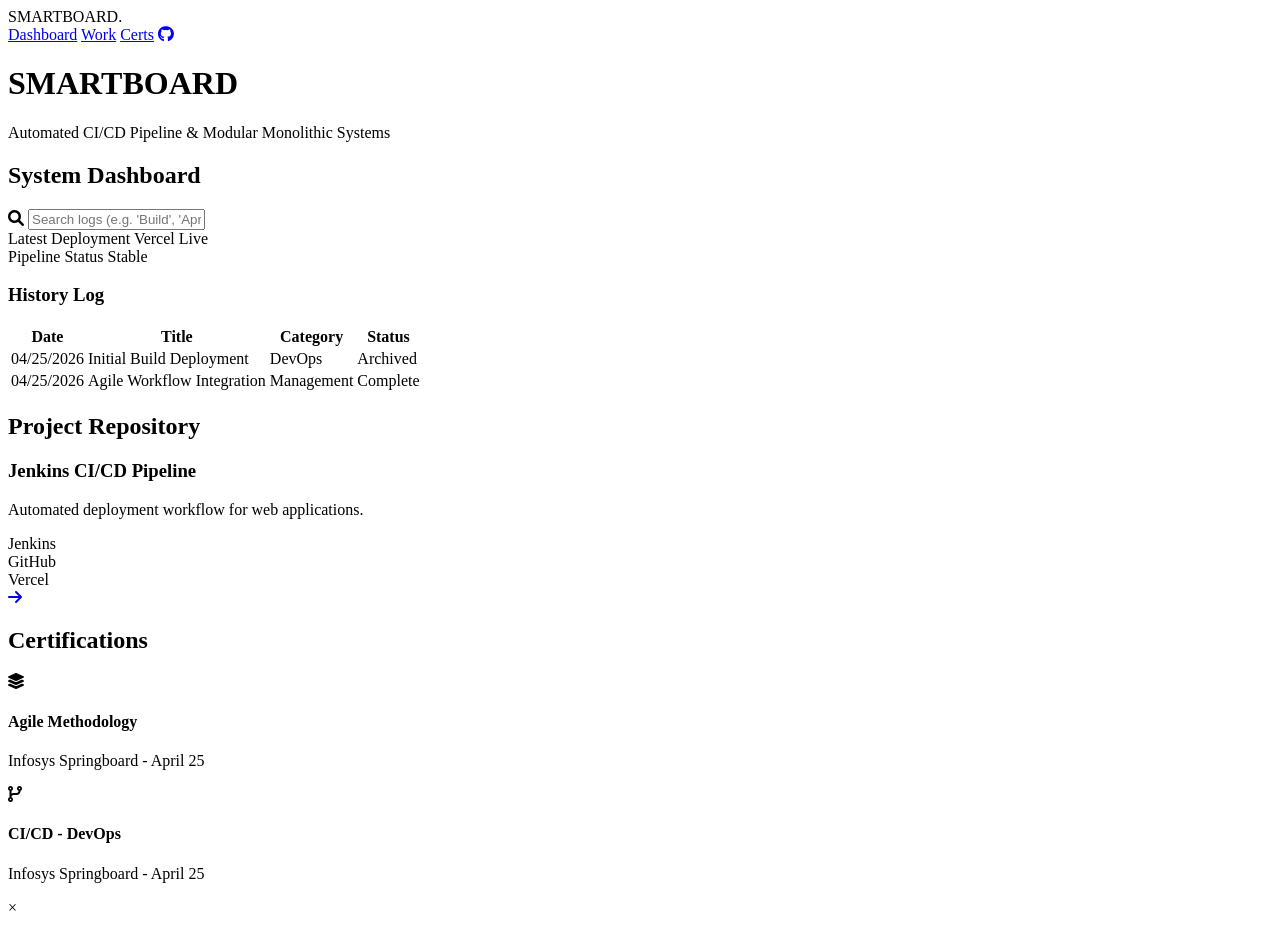
==== index.html @ 71db0300 "Create index.html" ====
<!DOCTYPE html>
<html lang="en">
<head>
    <meta charset="UTF-8">
    <meta name="viewport" content="width=device-width, initial-scale=1.0">
    <title>Smartboard Dashboard</title>
    <link rel="stylesheet" href="style.css">
    <link rel="stylesheet" href="https://cdnjs.cloudflare.com/ajax/libs/font-awesome/6.0.0/css/all.min.css">
</head>
<body>
    <div class="glow-bg"></div>
    
    <nav>
        <div class="logo">SMARTBOARD.</div>
        <div class="nav-links">
            <a href="#dashboard">Dashboard</a>
            <a href="#projects">Work</a>
            <a href="#certs">Certs</a>
            <a href="https://github.com/vinim20/jenkins" target="_blank"><i class="fab fa-github"></i></a>
        </div>
    </nav>

    <header class="hero">
        <div class="hero-content">
            <h1>SMARTBOARD</h1>
            <p>Automated CI/CD Pipeline & Modular Monolithic Systems</p>
        </div>
    </header>

    <section id="dashboard" class="section">
        <h2 class="section-title">System Dashboard</h2>
        <div class="dashboard-container">
            <div class="search-container">
                <i class="fas fa-search"></i>
                <input type="text" id="logSearch" placeholder="Search logs (e.g. 'Build', 'April')..." onkeyup="filterLogs()">
            </div>

            <div class="stats-row">
                <div class="stat-box">
                    <span class="label">Latest Deployment</span>
                    <span class="value">Vercel Live</span>
                </div>
                <div class="stat-box">
                    <span class="label">Pipeline Status</span>
                    <span class="value success">Stable</span>
                </div>
            </div>
            
            <div class="history-log">
                <h3>History Log</h3>
                <table id="logTable">
                    <thead>
                        <tr>
                            <th>Date</th>
                            <th>Title</th>
                            <th>Category</th>
                            <th>Status</th>
                        </tr>
                    </thead>
                    <tbody>
                        <tr>
                            <td>04/25/2026</td>
                            <td>Initial Build Deployment</td>
                            <td>DevOps</td>
                            <td><span class="status-tag">Archived</span></td>
                        </tr>
                        <tr>
                            <td>04/25/2026</td>
                            <td>Agile Workflow Integration</td>
                            <td>Management</td>
                            <td><span class="status-tag">Complete</span></td>
                        </tr>
                    </tbody>
                </table>
            </div>
        </div>
    </section>

    <section id="projects" class="section">
        <h2 class="section-title">Project Repository</h2>
        <div class="project-card">
            <div class="card-info">
                <h3>Jenkins CI/CD Pipeline</h3>
                <p>Automated deployment workflow for web applications.</p>
                <div class="tags">
                    <div>Jenkins</div><div>GitHub</div><div>Vercel</div>
                </div>
            </div>
            <a href="https://github.com/vinim20/jenkins" target="_blank" class="circle-btn">
                <i class="fas fa-arrow-right"></i>
            </a>
        </div>
    </section>

    <section id="certs" class="section">
        <h2 class="section-title">Certifications</h2>
        <div class="grid">
            <div class="cert-item" onclick="openModal('agile')">
                <div class="cert-icon"><i class="fas fa-layer-group"></i></div>
                <h4>Agile Methodology</h4>
                <p>Infosys Springboard - April 25</p>
            </div>
            <div class="cert-item" onclick="openModal('devops')">
                <div class="cert-icon"><i class="fas fa-code-branch"></i></div>
                <h4>CI/CD - DevOps</h4>
                <p>Infosys Springboard - April 25</p>
            </div>
        </div>
    </section>

    <div id="certModal" class="modal">
        <div class="modal-content">
            <span class="close" onclick="closeModal()">&times;</span>
            <div id="modal-body"></div>
        </div>
    </div>

    <script>
        // Feature: Search/Filter Logic
        function filterLogs() {
            let input = document.getElementById("logSearch").value.toUpperCase();
            let table = document.getElementById("logTable");
            let tr = table.getElementsByTagName("tr");

            for (let i = 1; i < tr.length; i++) {
                let td = tr[i].innerText.toUpperCase();
                tr[i].style.display = td.indexOf(input) > -1 ? "" : "none";
            }
        }

        function openModal(type) {
            const modal = document.getElementById('certModal');
            const body = document.getElementById('modal-body');
            modal.style.display = "flex";
            if(type === 'agile') {
                body.innerHTML = "<h3>Introduction to Agile methodology</h3><p>Successfully completed on April 25, 2026.</p><p>Source: Infosys Springboard</p>";
            } else {
                body.innerHTML = "<h3>Continuous Integration and Delivery - DevOps</h3><p>Successfully completed on April 25, 2026.</p><p>Source: Infosys Springboard</p>";
            }
        }
        function closeModal() { document.getElementById('certModal').style.display = "none"; }
    </script>
</body>
</html>
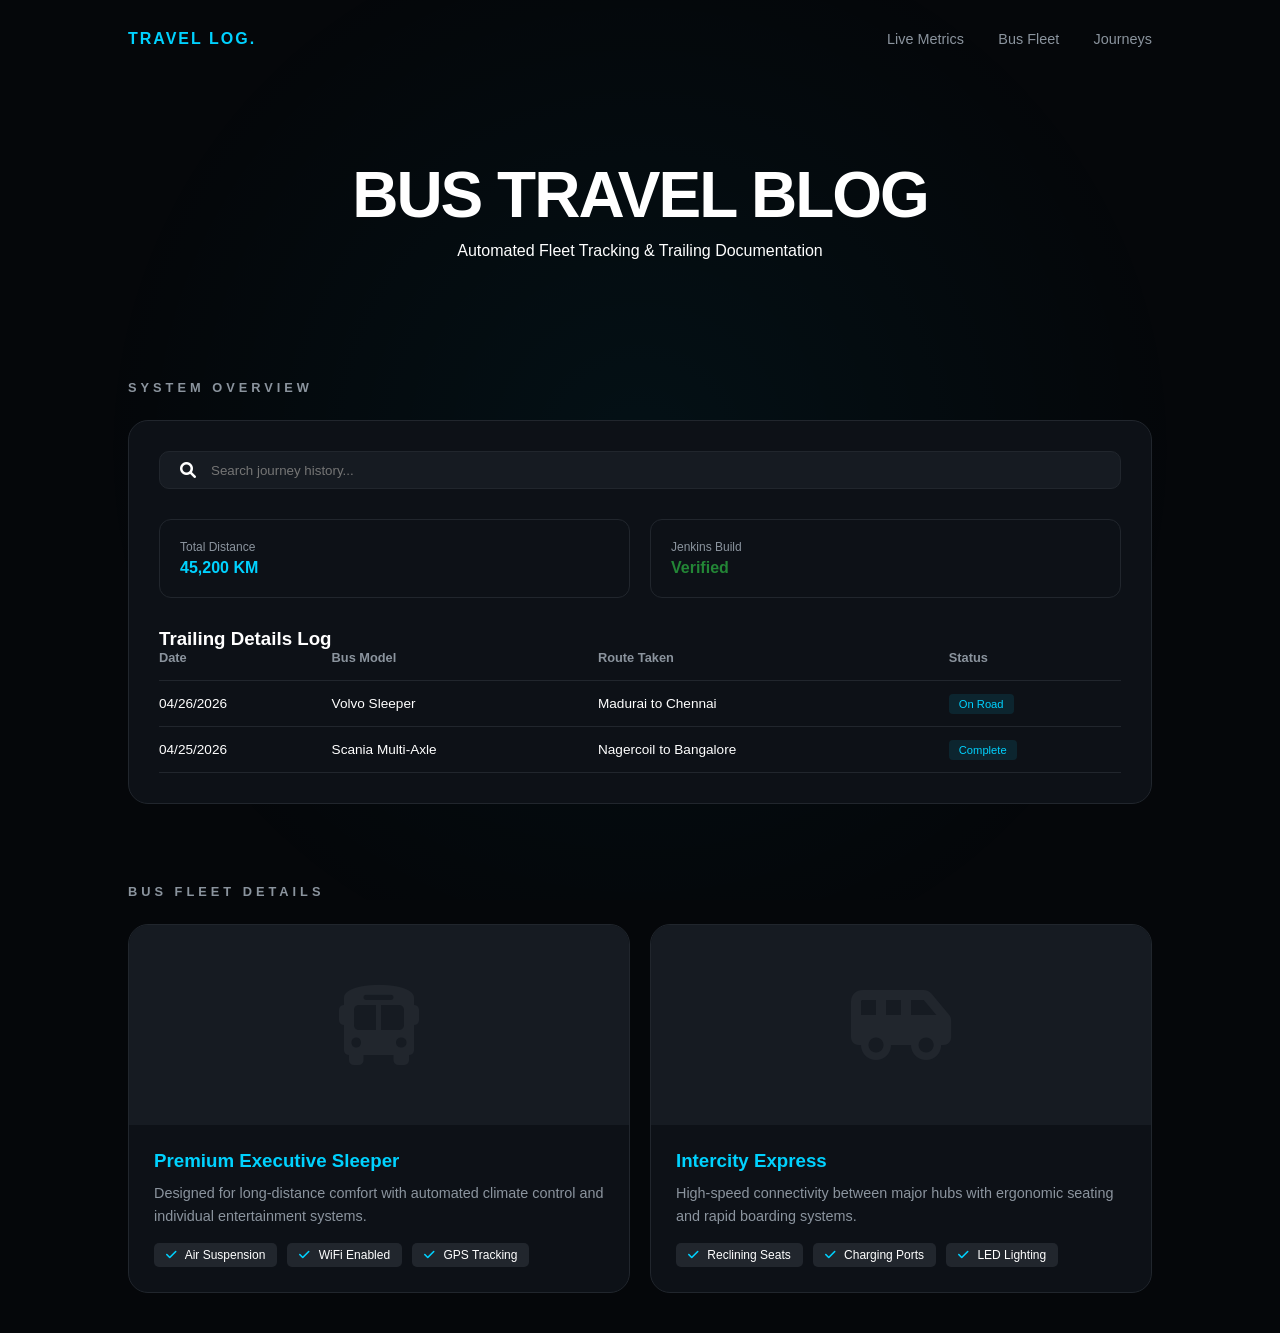
==== commit 9fe5dd21: "Initial commit for travel blog" ====
--- a/index.html
+++ b/index.html
@@ -3,7 +3,7 @@
 <head>
     <meta charset="UTF-8">
     <meta name="viewport" content="width=device-width, initial-scale=1.0">
-    <title>Smartboard Dashboard</title>
+    <title>Travel Log | Bus Journey Dashboard</title>
     <link rel="stylesheet" href="style.css">
     <link rel="stylesheet" href="https://cdnjs.cloudflare.com/ajax/libs/font-awesome/6.0.0/css/all.min.css">
 </head>
@@ -11,63 +11,62 @@
     <div class="glow-bg"></div>
     
     <nav>
-        <div class="logo">SMARTBOARD.</div>
+        <div class="logo">TRAVEL LOG.</div>
         <div class="nav-links">
-            <a href="#dashboard">Dashboard</a>
-            <a href="#projects">Work</a>
-            <a href="#certs">Certs</a>
-            <a href="https://github.com/vinim20/jenkins" target="_blank"><i class="fab fa-github"></i></a>
+            <a href="#dashboard">Live Metrics</a>
+            <a href="#fleet">Bus Fleet</a>
+            <a href="#journeys">Journeys</a>
         </div>
     </nav>
 
     <header class="hero">
         <div class="hero-content">
-            <h1>SMARTBOARD</h1>
-            <p>Automated CI/CD Pipeline & Modular Monolithic Systems</p>
+            <h1>BUS TRAVEL BLOG</h1>
+            <p>Automated Fleet Tracking & Trailing Documentation</p>
         </div>
     </header>
 
     <section id="dashboard" class="section">
-        <h2 class="section-title">System Dashboard</h2>
+        <h2 class="section-title">System Overview</h2>
         <div class="dashboard-container">
             <div class="search-container">
                 <i class="fas fa-search"></i>
-                <input type="text" id="logSearch" placeholder="Search logs (e.g. 'Build', 'April')..." onkeyup="filterLogs()">
+                <input type="text" id="logSearch" placeholder="Search journey history..." onkeyup="filterLogs()">
             </div>
 
             <div class="stats-row">
                 <div class="stat-box">
-                    <span class="label">Latest Deployment</span>
-                    <span class="value">Vercel Live</span>
+                    <span class="label">Total Distance</span>
+                    <span class="value">45,200 KM</span>
                 </div>
                 <div class="stat-box">
-                    <span class="label">Pipeline Status</span>
-                    <span class="value success">Stable</span>
+                    <span class="label">Jenkins Build</span>
+                    <span class="value success">Verified</span>
                 </div>
             </div>
             
             <div class="history-log">
-                <h3>History Log</h3>
+                <h3>Trailing Details Log</h3>
                 <table id="logTable">
                     <thead>
                         <tr>
                             <th>Date</th>
-                            <th>Title</th>
-                            <th>Category</th>
+                            <th>Bus Model</th>
+                            <th>Route Taken</th>
                             <th>Status</th>
                         </tr>
                     </thead>
                     <tbody>
                         <tr>
-                            <td>04/25/2026</td>
-                            <td>Initial Build Deployment</td>
-                            <td>DevOps</td>
-                            <td><span class="status-tag">Archived</span></td>
+                            <td>04/26/2026</td>
+                            <td>Volvo Sleeper</td>
+                            <td>Madurai to Chennai</td>
+                            <td><span class="status-tag">On Road</span></td>
                         </tr>
                         <tr>
                             <td>04/25/2026</td>
-                            <td>Agile Workflow Integration</td>
-                            <td>Management</td>
+                            <td>Scania Multi-Axle</td>
+                            <td>Nagercoil to Bangalore</td>
                             <td><span class="status-tag">Complete</span></td>
                         </tr>
                     </tbody>
@@ -76,69 +75,51 @@
         </div>
     </section>
 
-    <section id="projects" class="section">
-        <h2 class="section-title">Project Repository</h2>
-        <div class="project-card">
-            <div class="card-info">
-                <h3>Jenkins CI/CD Pipeline</h3>
-                <p>Automated deployment workflow for web applications.</p>
-                <div class="tags">
-                    <div>Jenkins</div><div>GitHub</div><div>Vercel</div>
+    <section id="fleet" class="section">
+        <h2 class="section-title">Bus Fleet Details</h2>
+        <div class="bus-grid">
+            <div class="bus-card">
+                <div class="bus-image">
+                    <i class="fas fa-bus"></i>
+                </div>
+                <div class="bus-content">
+                    <h3>Premium Executive Sleeper</h3>
+                    <p>Designed for long-distance comfort with automated climate control and individual entertainment systems.</p>
+                    <ul class="bus-specs">
+                        <li><i class="fas fa-check"></i> Air Suspension</li>
+                        <li><i class="fas fa-check"></i> WiFi Enabled</li>
+                        <li><i class="fas fa-check"></i> GPS Tracking</li>
+                    </ul>
                 </div>
             </div>
-            <a href="https://github.com/vinim20/jenkins" target="_blank" class="circle-btn">
-                <i class="fas fa-arrow-right"></i>
-            </a>
-        </div>
-    </section>
 
-    <section id="certs" class="section">
-        <h2 class="section-title">Certifications</h2>
-        <div class="grid">
-            <div class="cert-item" onclick="openModal('agile')">
-                <div class="cert-icon"><i class="fas fa-layer-group"></i></div>
-                <h4>Agile Methodology</h4>
-                <p>Infosys Springboard - April 25</p>
-            </div>
-            <div class="cert-item" onclick="openModal('devops')">
-                <div class="cert-icon"><i class="fas fa-code-branch"></i></div>
-                <h4>CI/CD - DevOps</h4>
-                <p>Infosys Springboard - April 25</p>
+            <div class="bus-card">
+                <div class="bus-image">
+                    <i class="fas fa-shuttle-van"></i>
+                </div>
+                <div class="bus-content">
+                    <h3>Intercity Express</h3>
+                    <p>High-speed connectivity between major hubs with ergonomic seating and rapid boarding systems.</p>
+                    <ul class="bus-specs">
+                        <li><i class="fas fa-check"></i> Reclining Seats</li>
+                        <li><i class="fas fa-check"></i> Charging Ports</li>
+                        <li><i class="fas fa-check"></i> LED Lighting</li>
+                    </ul>
+                </div>
             </div>
         </div>
     </section>
 
-    <div id="certModal" class="modal">
-        <div class="modal-content">
-            <span class="close" onclick="closeModal()">&times;</span>
-            <div id="modal-body"></div>
-        </div>
-    </div>
-
     <script>
-        // Feature: Search/Filter Logic
         function filterLogs() {
             let input = document.getElementById("logSearch").value.toUpperCase();
             let table = document.getElementById("logTable");
             let tr = table.getElementsByTagName("tr");
-
             for (let i = 1; i < tr.length; i++) {
                 let td = tr[i].innerText.toUpperCase();
                 tr[i].style.display = td.indexOf(input) > -1 ? "" : "none";
             }
         }
-
-        function openModal(type) {
-            const modal = document.getElementById('certModal');
-            const body = document.getElementById('modal-body');
-            modal.style.display = "flex";
-            if(type === 'agile') {
-                body.innerHTML = "<h3>Introduction to Agile methodology</h3><p>Successfully completed on April 25, 2026.</p><p>Source: Infosys Springboard</p>";
-            } else {
-                body.innerHTML = "<h3>Continuous Integration and Delivery - DevOps</h3><p>Successfully completed on April 25, 2026.</p><p>Source: Infosys Springboard</p>";
-            }
-        }
-        function closeModal() { document.getElementById('certModal').style.display = "none"; }
     </script>
 </body>
-</html>
+</html>
--- a/style.css
+++ b/style.css
@@ -0,0 +1,62 @@
+:root {
+    --bg-dark: #05070a;
+    --card-bg: #0d1117;
+    --neon-blue: #00d2ff;
+    --text-main: #ffffff;
+    --text-dim: #8b949e;
+    --border: #21262d;
+}
+
+* { margin: 0; padding: 0; box-sizing: border-box; font-family: 'Inter', sans-serif; }
+body { background-color: var(--bg-dark); color: var(--text-main); overflow-x: hidden; }
+
+.glow-bg {
+    position: fixed; top: 0; left: 0; width: 100%; height: 100%;
+    background: radial-gradient(circle at 50% 50%, rgba(0, 210, 255, 0.05) 0%, transparent 70%);
+    z-index: -1;
+}
+
+nav { display: flex; justify-content: space-between; padding: 30px 10%; align-items: center; }
+.logo { font-weight: 800; letter-spacing: 2px; color: var(--neon-blue); }
+.nav-links a { color: var(--text-dim); text-decoration: none; margin-left: 30px; font-size: 0.9rem; }
+
+.hero { text-align: center; padding: 80px 20px; }
+h1 { font-size: 4rem; letter-spacing: -2px; margin-bottom: 10px; }
+
+.section { padding: 40px 10%; }
+.section-title { font-size: 0.8rem; text-transform: uppercase; letter-spacing: 4px; color: var(--text-dim); margin-bottom: 25px; }
+
+/* Dashboard Styling */
+.dashboard-container { background: var(--card-bg); border-radius: 20px; border: 1px solid var(--border); padding: 30px; }
+.search-container {
+    display: flex; align-items: center; background: #161b22;
+    border: 1px solid var(--border); border-radius: 10px; padding: 10px 20px; margin-bottom: 30px;
+}
+.search-container input { background: transparent; border: none; color: white; width: 100%; outline: none; margin-left: 15px; }
+
+.stats-row { display: flex; gap: 20px; margin-bottom: 30px; }
+.stat-box { flex: 1; padding: 20px; border: 1px solid var(--border); border-radius: 12px; }
+.stat-box .label { color: var(--text-dim); font-size: 0.75rem; display: block; margin-bottom: 5px; }
+.stat-box .value { font-weight: 600; color: var(--neon-blue); }
+.success { color: #238636 !important; }
+
+table { width: 100%; border-collapse: collapse; }
+th { color: var(--text-dim); font-size: 0.8rem; text-align: left; padding-bottom: 15px; border-bottom: 1px solid var(--border); }
+td { padding: 15px 0; font-size: 0.85rem; border-bottom: 1px solid var(--border); }
+.status-tag { background: rgba(0, 210, 255, 0.1); color: var(--neon-blue); padding: 4px 10px; border-radius: 4px; font-size: 0.7rem; }
+
+/* Bus Cards Styling */
+.bus-grid { display: grid; grid-template-columns: 1fr 1fr; gap: 20px; }
+.bus-card { background: var(--card-bg); border: 1px solid var(--border); border-radius: 20px; overflow: hidden; transition: 0.3s; }
+.bus-card:hover { border-color: var(--neon-blue); transform: translateY(-5px); }
+
+.bus-image { height: 200px; background: #161b22; display: flex; align-items: center; justify-content: center; font-size: 5rem; color: var(--border); }
+.bus-image img { width: 100%; height: 100%; object-fit: cover; }
+
+.bus-content { padding: 25px; }
+.bus-content h3 { color: var(--neon-blue); margin-bottom: 10px; }
+.bus-content p { color: var(--text-dim); font-size: 0.9rem; margin-bottom: 15px; line-height: 1.6; }
+
+.bus-specs { list-style: none; display: flex; flex-wrap: wrap; gap: 10px; }
+.bus-specs li { font-size: 0.75rem; color: var(--text-main); background: #21262d; padding: 5px 12px; border-radius: 5px; }
+.bus-specs li i { color: var(--neon-blue); margin-right: 5px; }
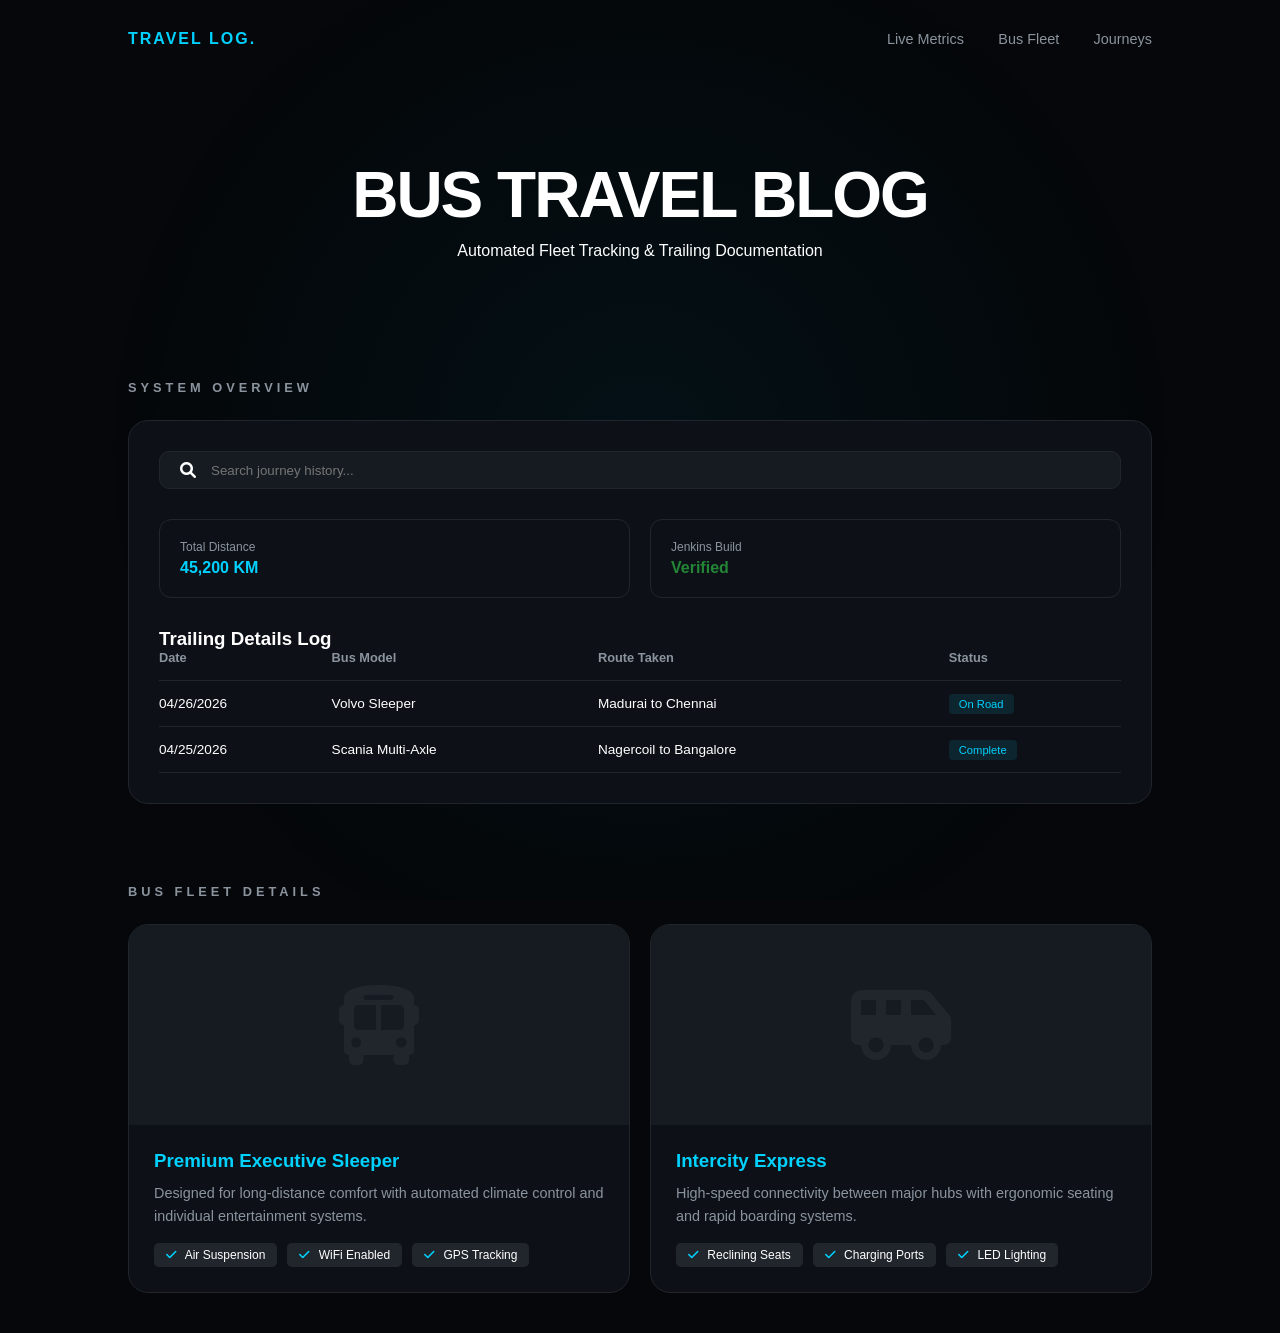
==== commit 6b027319: "Update index.html" ====
--- a/index.html
+++ b/index.html
@@ -122,4 +122,4 @@
         }
     </script>
 </body>
-</html>+</html>
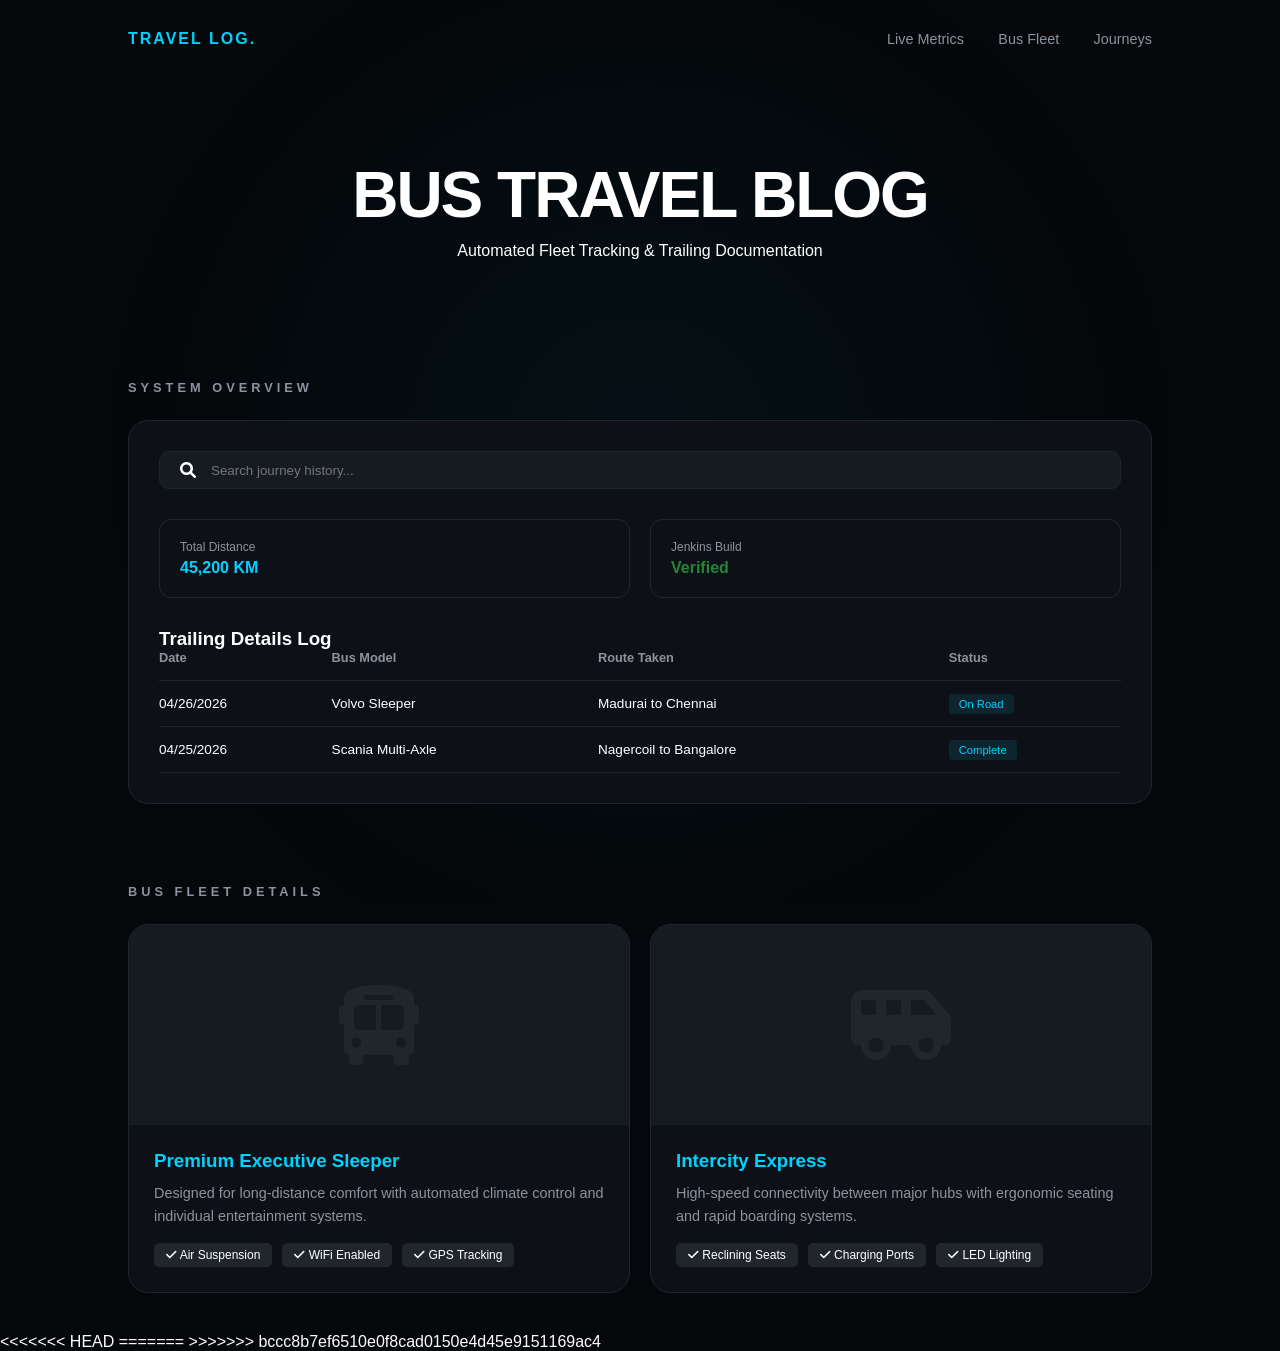
==== commit 857941c8: "Resolved conflicts by keeping local travel blog files" ====
--- a/index.html
+++ b/index.html
@@ -122,4 +122,8 @@
         }
     </script>
 </body>
+<<<<<<< HEAD
 </html>
+=======
+</html>
+>>>>>>> bccc8b7ef6510e0f8cad0150e4d45e9151169ac4
--- a/style.css
+++ b/style.css
@@ -59,4 +59,8 @@
 
 .bus-specs { list-style: none; display: flex; flex-wrap: wrap; gap: 10px; }
 .bus-specs li { font-size: 0.75rem; color: var(--text-main); background: #21262d; padding: 5px 12px; border-radius: 5px; }
-.bus-specs li i { color: var(--neon-blue); margin-right: 5px; }+<<<<<<< HEAD
+.bus-specs li i { color: var(--neon-blue); margin-right: 5px; }
+=======
+.bus-specs li i { color: var(--neon-blue); margin-right: 5px; }
+>>>>>>> bccc8b7ef6510e0f8cad0150e4d45e9151169ac4
